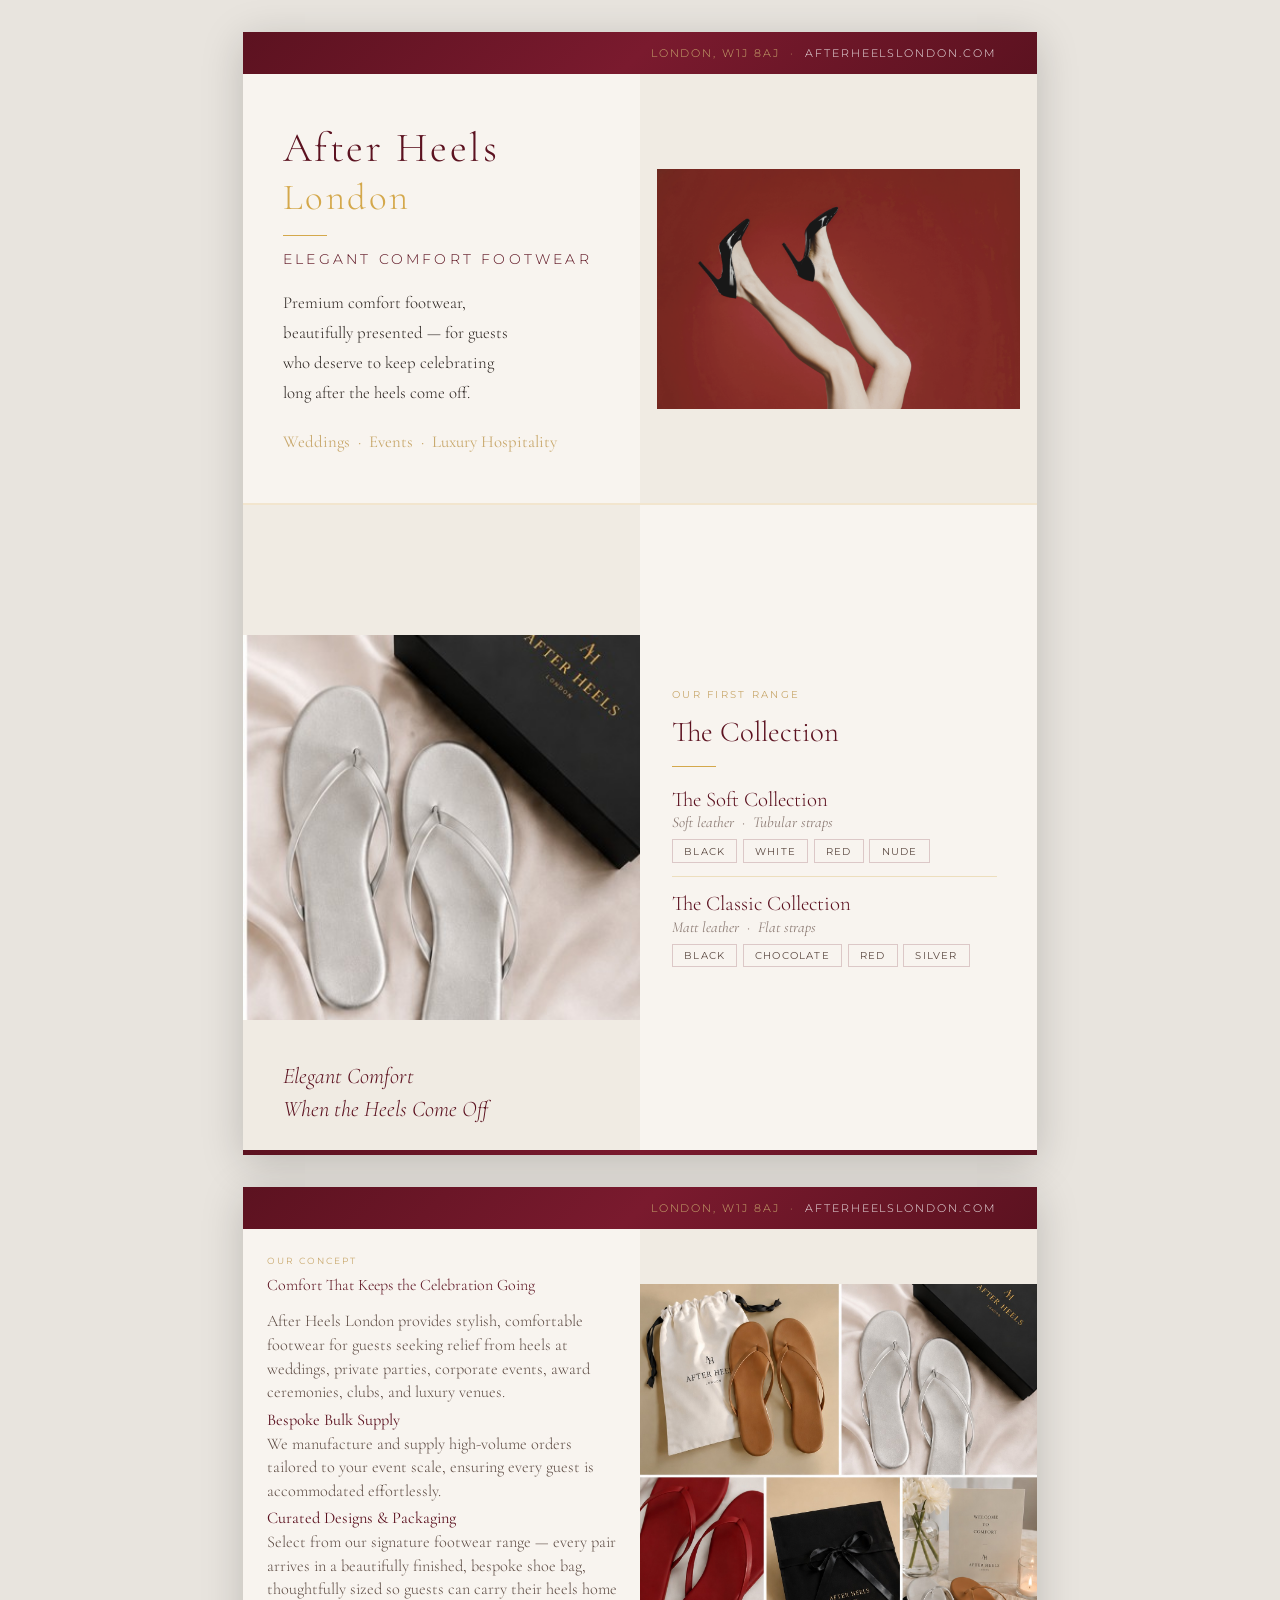
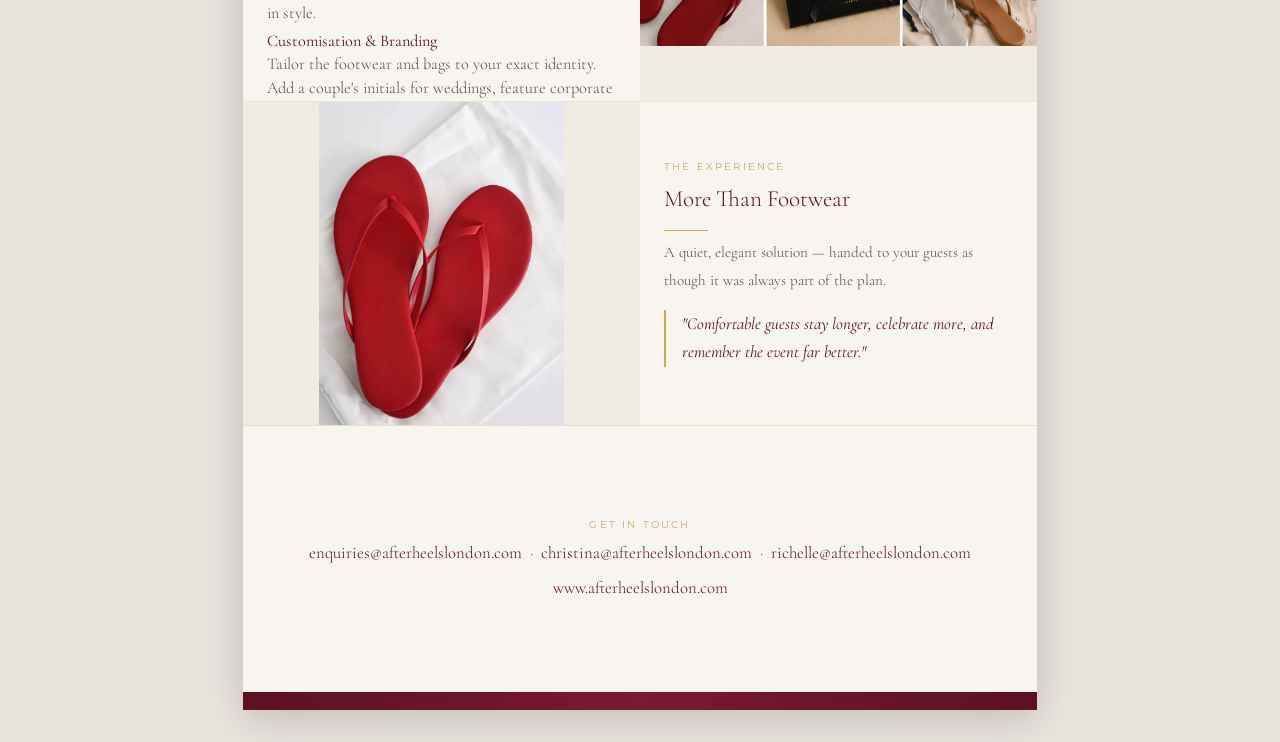
==== brochure.html @ 10018c9f "Concept section heading reduced to 1.0rem" ====
<!DOCTYPE html>
<html lang="en">
<head>
  <meta charset="UTF-8" />
  <meta name="viewport" content="width=794" />
  <title>After Heels London — Brochure</title>
  <link rel="preconnect" href="https://fonts.googleapis.com" />
  <link rel="preconnect" href="https://fonts.gstatic.com" crossorigin />
  <link href="https://fonts.googleapis.com/css2?family=Cormorant+Garamond:ital,wght@0,300;0,400;0,600;1,300;1,400&family=Montserrat:wght@300;400;500&display=swap" rel="stylesheet" />
  <style>
    :root {
      --burgundy: #6B1A2A;
      --burgundy-deep: #5C1220;
      --gold: #C9A96E;
      --gold-rule: #D4A84B;
      --ivory: #F8F4EF;
      --ivory-dark: #F0EBE3;
      --text-body: #2C2420;
      --text-mid: #5C4A42;
      --text-light: #8C7B74;
      --white: #FFFFFF;
      --font-serif: 'Cormorant Garamond', Georgia, serif;
      --font-sans: 'Montserrat', Arial, sans-serif;
    }

    * { box-sizing: border-box; margin: 0; padding: 0; }

    body {
      background: #E8E4DE;
      font-family: var(--font-serif);
      -webkit-print-color-adjust: exact;
      print-color-adjust: exact;
    }

    @media print {
      @page { size: 210mm 297mm; margin: 0; }
      html, body {
        width: 210mm;
        margin: 0;
        padding: 0;
        background: var(--ivory);
      }
      .page {
        page-break-before: always;
        break-before: page;
        page-break-after: always;
        break-after: page;
        box-shadow: none !important;
        margin: 0 !important;
        padding: 0 !important;
        width: 210mm !important;
        height: 297mm !important;
        max-height: 297mm !important;
        min-height: unset !important;
        overflow: hidden !important;
      }
      .page:first-child { page-break-before: avoid; break-before: avoid; }
      .page:last-child  { page-break-after:  avoid; break-after:  avoid; }
    }

    .page {
      width: 794px;
      height: 1123px;
      margin: 2rem auto;
      background: var(--ivory);
      display: flex;
      flex-direction: column;
      overflow: hidden;
      box-shadow: 0 8px 40px rgba(0,0,0,0.18);
    }

    /* ── SHARED ── */
    .banner {
      width: 100%;
      height: 42px;
      background: linear-gradient(135deg, #5C1220 0%, #7A1A2E 50%, #5C1220 100%);
      padding: 0 2.5rem;
      display: flex;
      align-items: center;
      justify-content: flex-end;
      flex-shrink: 0;
    }

    .banner-address {
      font-family: var(--font-sans);
      font-size: 0.68rem;
      font-weight: 300;
      letter-spacing: 0.18em;
      text-transform: uppercase;
    }

    .banner-address .addr { color: var(--gold); }
    .banner-address .site { color: rgba(255,255,255,0.9); }

    .gold-rule {
      display: block;
      width: 44px;
      height: 1px;
      background: var(--gold-rule);
    }

    .footer-strip {
      height: 18px;
      min-height: 18px;
      background: linear-gradient(90deg, #5C1220, #7A1A2E, #5C1220);
      flex-shrink: 0;
    }

    .section-label {
      font-family: var(--font-sans);
      font-size: 0.52rem;
      font-weight: 400;
      letter-spacing: 0.22em;
      text-transform: uppercase;
      color: var(--gold);
      margin-bottom: 0.4rem;
    }

    .section-heading {
      font-family: var(--font-serif);
      font-size: 1.25rem;
      font-weight: 300;
      color: var(--burgundy-deep);
      line-height: 1.2;
      margin-bottom: 0.5rem;
    }

    .section-body {
      font-family: var(--font-serif);
      font-size: 0.85rem;
      font-weight: 300;
      color: var(--text-mid);
      line-height: 1.8;
    }

    .section-body + .section-body { margin-top: 0.65rem; }

    /* ══════════════════════════════════
       PAGE 1 — COVER
    ══════════════════════════════════ */

    /* Top half: brand name left / logo right */
    .p1-top {
      display: grid;
      grid-template-columns: 1fr 1fr;
      height: 430px;
      flex-shrink: 0;
      border-bottom: 1px solid rgba(212,168,75,0.2);
      overflow: hidden;
    }

    .p1-top-left {
      display: flex;
      flex-direction: column;
      justify-content: center;
      padding: 2.5rem 2rem 2.5rem 2.5rem;
      gap: 0.9rem;
    }

    .p1-brand {
      font-family: var(--font-serif);
      font-size: 2.6rem;
      font-weight: 300;
      color: var(--burgundy-deep);
      letter-spacing: 0.06em;
      line-height: 1.15;
    }

    .p1-brand span { color: var(--gold-rule); font-size: 2.3rem; }

    .p1-tagline {
      font-family: var(--font-sans);
      font-weight: 300;
      letter-spacing: 0.2em;
      text-transform: uppercase;
      color: var(--text-body);
    }

    .p1-tagline-main {
      font-size: 0.9rem;
      display: block;
      margin-bottom: 0.3rem;
      color: var(--burgundy-deep);
    }

    .p1-tagline-sub {
      font-size: 1.05rem;
      display: block;
      color: var(--gold);
      margin-top: 0.5rem;
    }

    .p1-intro {
      font-family: var(--font-serif);
      font-size: 1.05rem;
      font-weight: 300;
      color: var(--text-body);
      line-height: 1.8;
      max-width: 240px;
    }

    .p1-top-right {
      background: var(--ivory-dark);
      display: flex;
      align-items: center;
      justify-content: center;
      padding: 1rem;
    }

    .p1-top-right img {
      width: 100%;
      max-height: 240px;
      object-fit: contain;
      object-position: center;
    }

    /* Bottom half: large product image */
    .p1-bottom {
      display: grid;
      grid-template-columns: 1fr 1fr;
      height: 646px;
      flex-shrink: 0;
      border-top: 1px solid rgba(212,168,75,0.2);
      overflow: hidden;
    }

    .p1-image {
      position: relative;
      overflow: hidden;
      background: var(--ivory-dark);
    }

    .p1-image img {
      width: 100%;
      height: 100%;
      object-fit: contain;
      object-position: center;
      display: block;
    }

    .p1-collection {
      display: flex;
      flex-direction: column;
      justify-content: center;
      padding: 2rem 2.5rem 2rem 2rem;
      gap: 0.5rem;
    }

    .p1-collection-grid {
      display: flex;
      flex-direction: column;
      margin-top: 0.75rem;
      gap: 0;
    }

    .p1-col-divider {
      height: 1px;
      background: rgba(212,168,75,0.3);
      margin: 0.85rem 0;
    }

    .p1-collection .section-label { font-size: 0.65rem; }
    .p1-collection .section-heading { font-size: 1.8rem; }
    .p1-collection .style-name { font-size: 1.3rem; }
    .p1-collection .style-finish { font-size: 0.95rem; }
    .p1-collection .style-colours span { font-size: 0.62rem; padding: 0.3rem 0.7rem; }

    .p1-image-caption {
      position: absolute;
      bottom: 1.5rem;
      left: 2.5rem;
      font-family: var(--font-serif);
      font-size: 1.4rem;
      font-weight: 300;
      font-style: italic;
      color: var(--burgundy-deep);
      line-height: 1.5;
    }

    /* ══════════════════════════════════
       PAGE 2 — DETAIL
    ══════════════════════════════════ */

    /* Concept section: text left / packaging image right */
    .p2-concept {
      display: grid;
      grid-template-columns: 1fr 1fr;
      height: 473px;
      flex-shrink: 0;
      border-bottom: 1px solid rgba(212,168,75,0.2);
      overflow: hidden;
    }

    .p2-concept-left {
      display: flex;
      flex-direction: column;
      justify-content: flex-start;
      padding: 1.6rem 1.2rem 1rem 1.5rem;
      gap: 0.25rem;
      overflow: hidden;
    }

    .p2-concept-left .section-label { font-size: 0.58rem; }
    .p2-concept-left .section-heading { font-size: 1.0rem; margin-bottom: 0.15rem; }
    .p2-concept-left .gold-rule { margin: 0.15rem 0; }
    .p2-concept-left .section-body { font-size: 1.02rem; line-height: 1.45; margin: 0; }
    .p2-concept-left .section-body strong { font-size: 1.02rem; }

    .p2-concept-right {
      background: var(--ivory-dark);
    }

    .p2-concept-right img {
      width: 100%;
      height: 100%;
      object-fit: contain;
      object-position: center;
      display: block;
    }

    /* Collection section: spans full width, two style columns */
    .p2-collection {
      background: var(--ivory-dark);
      padding: 1.5rem 2.5rem;
      border-bottom: 1px solid rgba(212,168,75,0.2);
      flex-shrink: 0;
    }

    .p2-collection-grid {
      display: flex;
      flex-direction: column;
      margin-top: 0.75rem;
      gap: 0;
    }

    .p2-col-divider {
      height: 1px;
      background: rgba(212,168,75,0.3);
      margin: 0.75rem 0;
    }

    .style-name {
      font-family: var(--font-serif);
      font-size: 1.05rem;
      font-weight: 300;
      color: var(--burgundy-deep);
      margin-bottom: 0.1rem;
    }

    .style-finish {
      font-family: var(--font-serif);
      font-size: 0.8rem;
      font-style: italic;
      color: var(--text-light);
      margin-bottom: 0.5rem;
    }

    .style-colours {
      display: flex;
      gap: 0.35rem;
      flex-wrap: wrap;
    }

    .style-colours span {
      font-family: var(--font-sans);
      font-size: 0.48rem;
      font-weight: 400;
      letter-spacing: 0.12em;
      text-transform: uppercase;
      padding: 0.2rem 0.55rem;
      border: 1px solid rgba(107,26,42,0.2);
      color: var(--text-mid);
    }

    /* Experience section: image left / quote right */
    .p2-experience {
      display: grid;
      grid-template-columns: 1fr 1fr;
      height: 323px;
      flex-shrink: 0;
      overflow: hidden;
    }

    .p2-exp-left {
      background: var(--ivory-dark);
      overflow: hidden;
      display: flex;
      align-items: center;
      justify-content: center;
      padding: 1.5rem;
    }

    .p2-exp-left img {
      width: 70%;
      height: auto;
      object-fit: contain;
      object-position: center;
      display: block;
    }

    .p2-exp-right {
      display: flex;
      flex-direction: column;
      justify-content: center;
      padding: 1.25rem 2rem 1.25rem 1.5rem;
      gap: 0.5rem;
      overflow: hidden;
    }

    .p2-exp-right .section-label { font-size: 0.62rem; }
    .p2-exp-right .section-heading { font-size: 1.45rem; }
    .p2-exp-right .section-body { font-size: 0.95rem; }

    .pullquote {
      font-family: var(--font-serif);
      font-size: 1.05rem;
      font-style: italic;
      color: var(--burgundy-deep);
      line-height: 1.7;
      border-left: 2px solid var(--gold-rule);
      padding-left: 1rem;
      margin-top: 0.5rem;
    }

    /* Contact footer */
    .p2-footer {
      height: 267px;
      padding: 1.5rem 2.5rem 1.25rem;
      text-align: center;
      border-top: 1px solid rgba(212,168,75,0.3);
      flex-shrink: 0;
      display: flex;
      flex-direction: column;
      align-items: center;
      justify-content: center;
      overflow: hidden;
    }

    .footer-label {
      font-family: var(--font-sans);
      font-size: 0.62rem;
      font-weight: 400;
      letter-spacing: 0.22em;
      text-transform: uppercase;
      color: var(--gold);
      margin-bottom: 0.4rem;
    }

    .footer-details {
      font-family: var(--font-serif);
      font-size: 1.05rem;
      font-weight: 300;
      color: var(--text-mid);
      line-height: 1.9;
    }

    .footer-emails {
      display: block;
      margin-bottom: 0.2rem;
    }

    .footer-website {
      display: block;
    }

    .footer-details a {
      color: var(--burgundy-deep);
      text-decoration: none;
    }
  </style>
</head>
<body>

  <!-- ══════════════════════════════════
       PAGE 1 — COVER
  ══════════════════════════════════ -->
  <div class="page">

    <header class="banner">
      <span class="banner-address"><span class="addr">London, W1J 8AJ</span> <span class="addr">&nbsp;·&nbsp;</span> <span class="site">afterheelslondon.com</span></span>
    </header>

    <!-- Brand name left / logo right -->
    <div class="p1-top">
      <div class="p1-top-left">
        <h1 class="p1-brand">After Heels<br /><span>London</span></h1>
        <span class="gold-rule"></span>
        <p class="p1-tagline">
          <span class="p1-tagline-main">Elegant Comfort Footwear</span>
        </p>
        <p class="p1-intro">Premium comfort footwear, beautifully presented — for guests who deserve to keep celebrating long after the heels come off.</p>
        <p class="p1-tagline-sub">Weddings &nbsp;·&nbsp; Events &nbsp;·&nbsp; Luxury Hospitality</p>
      </div>
      <div class="p1-top-right">
        <img src="main-logo.png" alt="After Heels London" />
      </div>
    </div>

    <!-- Product image left / Collection text right -->
    <div class="p1-bottom">
      <div class="p1-image">
        <img src="product shot 2.jpeg" alt="After Heels London sandals" />
        <p class="p1-image-caption">Elegant Comfort<br />When the Heels Come Off</p>
      </div>
      <div class="p1-collection">
        <p class="section-label">Our First Range</p>
        <h2 class="section-heading">The Collection</h2>
        <span class="gold-rule"></span>
        <div class="p1-collection-grid">
          <div>
            <p class="style-name">The Soft Collection</p>
            <p class="style-finish">Soft leather &nbsp;·&nbsp; Tubular straps</p>
            <div class="style-colours">
              <span>Black</span><span>White</span><span>Red</span><span>Nude</span>
            </div>
          </div>
          <div class="p1-col-divider"></div>
          <div>
            <p class="style-name">The Classic Collection</p>
            <p class="style-finish">Matt leather &nbsp;·&nbsp; Flat straps</p>
            <div class="style-colours">
              <span>Black</span><span>Chocolate</span><span>Red</span><span>Silver</span>
            </div>
          </div>
        </div>
      </div>
    </div>

    <div class="footer-strip"></div>

  </div>

  <!-- ══════════════════════════════════
       PAGE 2 — DETAIL
  ══════════════════════════════════ -->
  <div class="page">

    <header class="banner">
      <span class="banner-address"><span class="addr">London, W1J 8AJ</span> <span class="addr">&nbsp;·&nbsp;</span> <span class="site">afterheelslondon.com</span></span>
    </header>

    <!-- Concept: text left / packaging image right -->
    <div class="p2-concept">
      <div class="p2-concept-left">
        <p class="section-label">Our Concept</p>
        <h2 class="section-heading">Comfort That Keeps the Celebration Going</h2>
        <span class="gold-rule"></span>
        <p class="section-body">After Heels London provides stylish, comfortable footwear for guests seeking relief from heels at weddings, private parties, corporate events, award ceremonies, clubs, and luxury venues.</p>
        <p class="section-body"><strong style="font-weight:400;color:var(--burgundy-deep)">Bespoke Bulk Supply</strong><br />We manufacture and supply high-volume orders tailored to your event scale, ensuring every guest is accommodated effortlessly.</p>
        <p class="section-body"><strong style="font-weight:400;color:var(--burgundy-deep)">Curated Designs &amp; Packaging</strong><br />Select from our signature footwear range — every pair arrives in a beautifully finished, bespoke shoe bag, thoughtfully sized so guests can carry their heels home in style.</p>
        <p class="section-body"><strong style="font-weight:400;color:var(--burgundy-deep)">Customisation &amp; Branding</strong><br />Tailor the footwear and bags to your exact identity. Add a couple's initials for weddings, feature corporate logos for brand awareness, or opt for our classic, unbranded aesthetic.</p>
        <p class="section-body"><strong style="font-weight:400;color:var(--burgundy-deep)">Gifting &amp; Event Extras</strong><br />Designed to double as luxurious guest keepsakes — ideal for VIP favours, award show gift bags, and high-profile activations.</p>
      </div>
      <div class="p2-concept-right">
        <img src="packaging.jpg" alt="After Heels London packaging" />
      </div>
    </div>

    <!-- Experience: crimson image left / quote right -->
    <div class="p2-experience">
      <div class="p2-exp-left">
        <img src="Crimson.jpeg" alt="Crimson collection" />
      </div>
      <div class="p2-exp-right">
        <p class="section-label">The Experience</p>
        <h2 class="section-heading">More Than Footwear</h2>
        <span class="gold-rule"></span>
        <p class="section-body">A quiet, elegant solution — handed to your guests as though it was always part of the plan.</p>
        <div class="pullquote">
          "Comfortable guests stay longer, celebrate more, and remember the event far better."
        </div>
      </div>
    </div>

    <!-- Contact footer -->
    <div class="p2-footer">
      <p class="footer-label">Get in Touch</p>
      <div class="footer-details">
        <span class="footer-emails">
          <a href="mailto:enquiries@afterheelslondon.com">enquiries@afterheelslondon.com</a>
          &nbsp;·&nbsp;
          <a href="mailto:christina@afterheelslondon.com">christina@afterheelslondon.com</a>
          &nbsp;·&nbsp;
          <a href="mailto:richelle@afterheelslondon.com">richelle@afterheelslondon.com</a>
        </span>
        <span class="footer-website">
          <a href="https://www.afterheelslondon.com">www.afterheelslondon.com</a>
        </span>
      </div>
    </div>

    <div class="footer-strip"></div>

  </div>

</body>
</html>
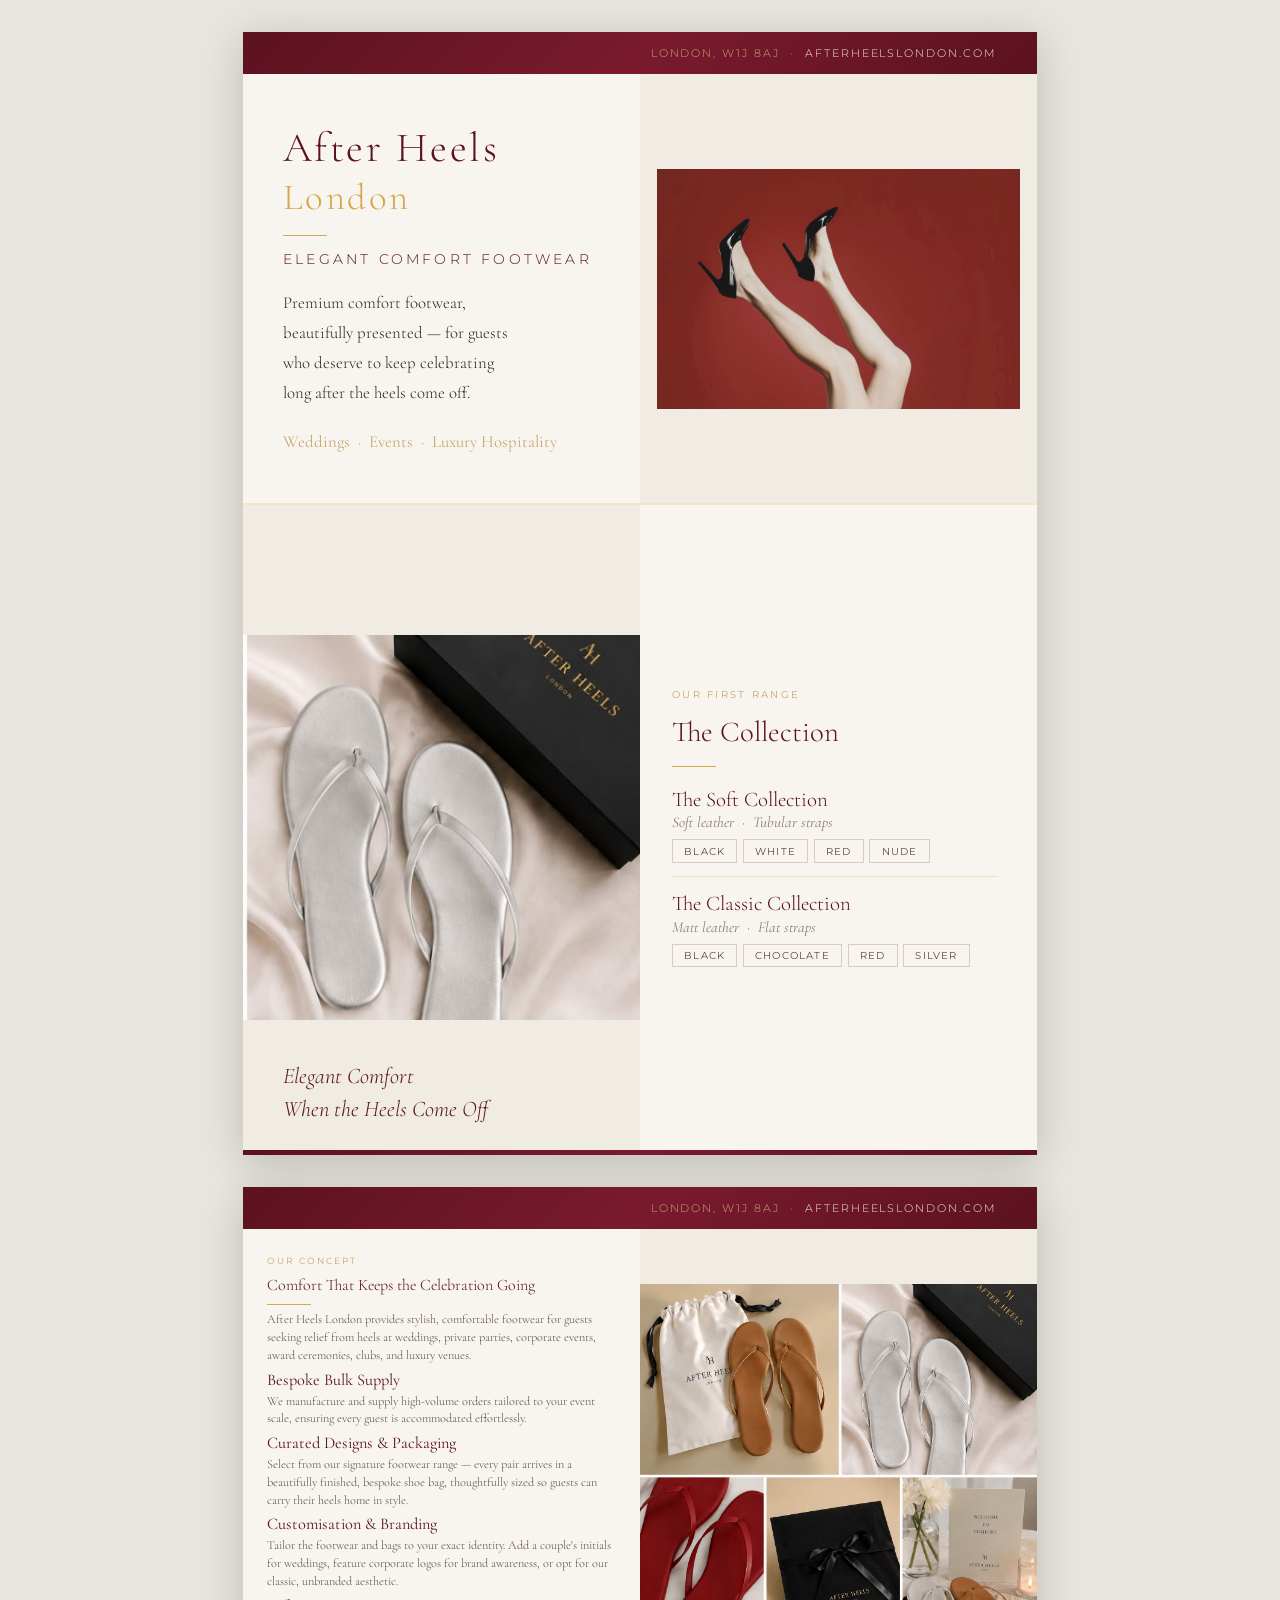
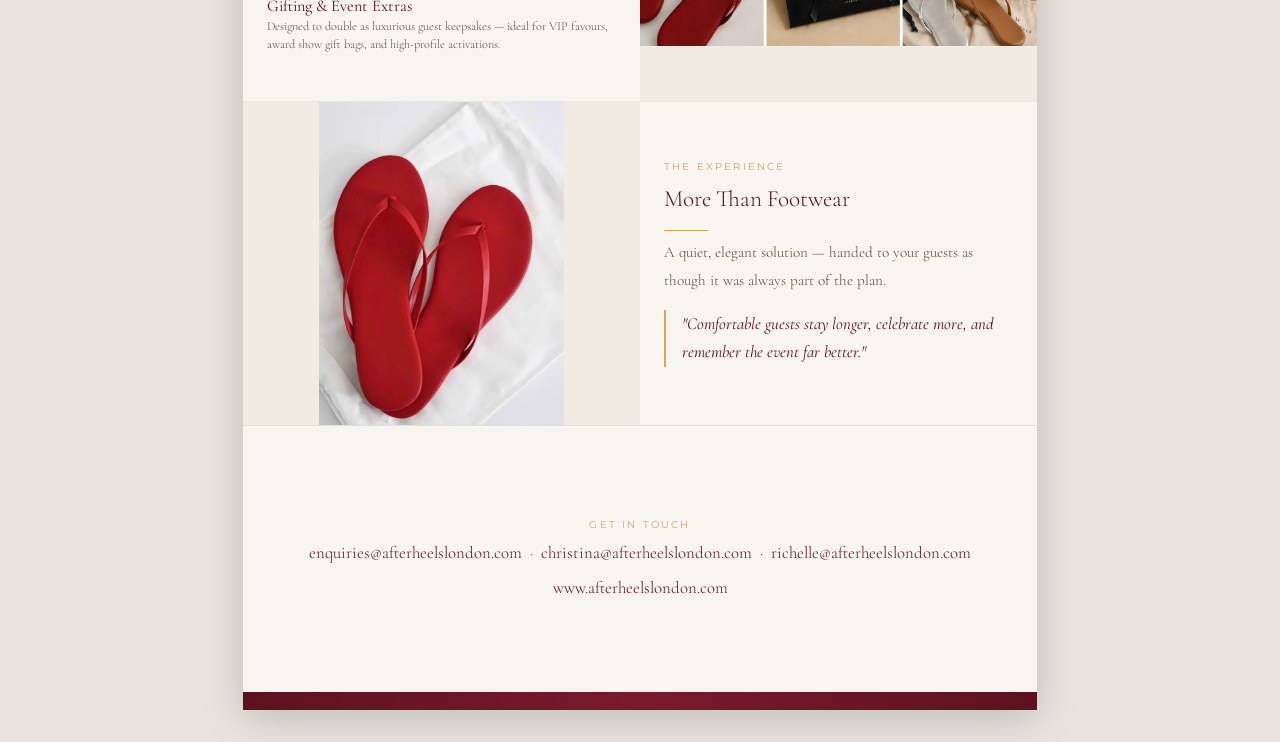
==== commit 3ac9e070: "Concept body text reduced to 0.77rem to prevent overflow" ====
--- a/brochure.html
+++ b/brochure.html
@@ -303,7 +303,7 @@
     .p2-concept-left .section-label { font-size: 0.58rem; }
     .p2-concept-left .section-heading { font-size: 1.0rem; margin-bottom: 0.15rem; }
     .p2-concept-left .gold-rule { margin: 0.15rem 0; }
-    .p2-concept-left .section-body { font-size: 1.02rem; line-height: 1.45; margin: 0; }
+    .p2-concept-left .section-body { font-size: 0.77rem; line-height: 1.45; margin: 0; }
     .p2-concept-left .section-body strong { font-size: 1.02rem; }
 
     .p2-concept-right {
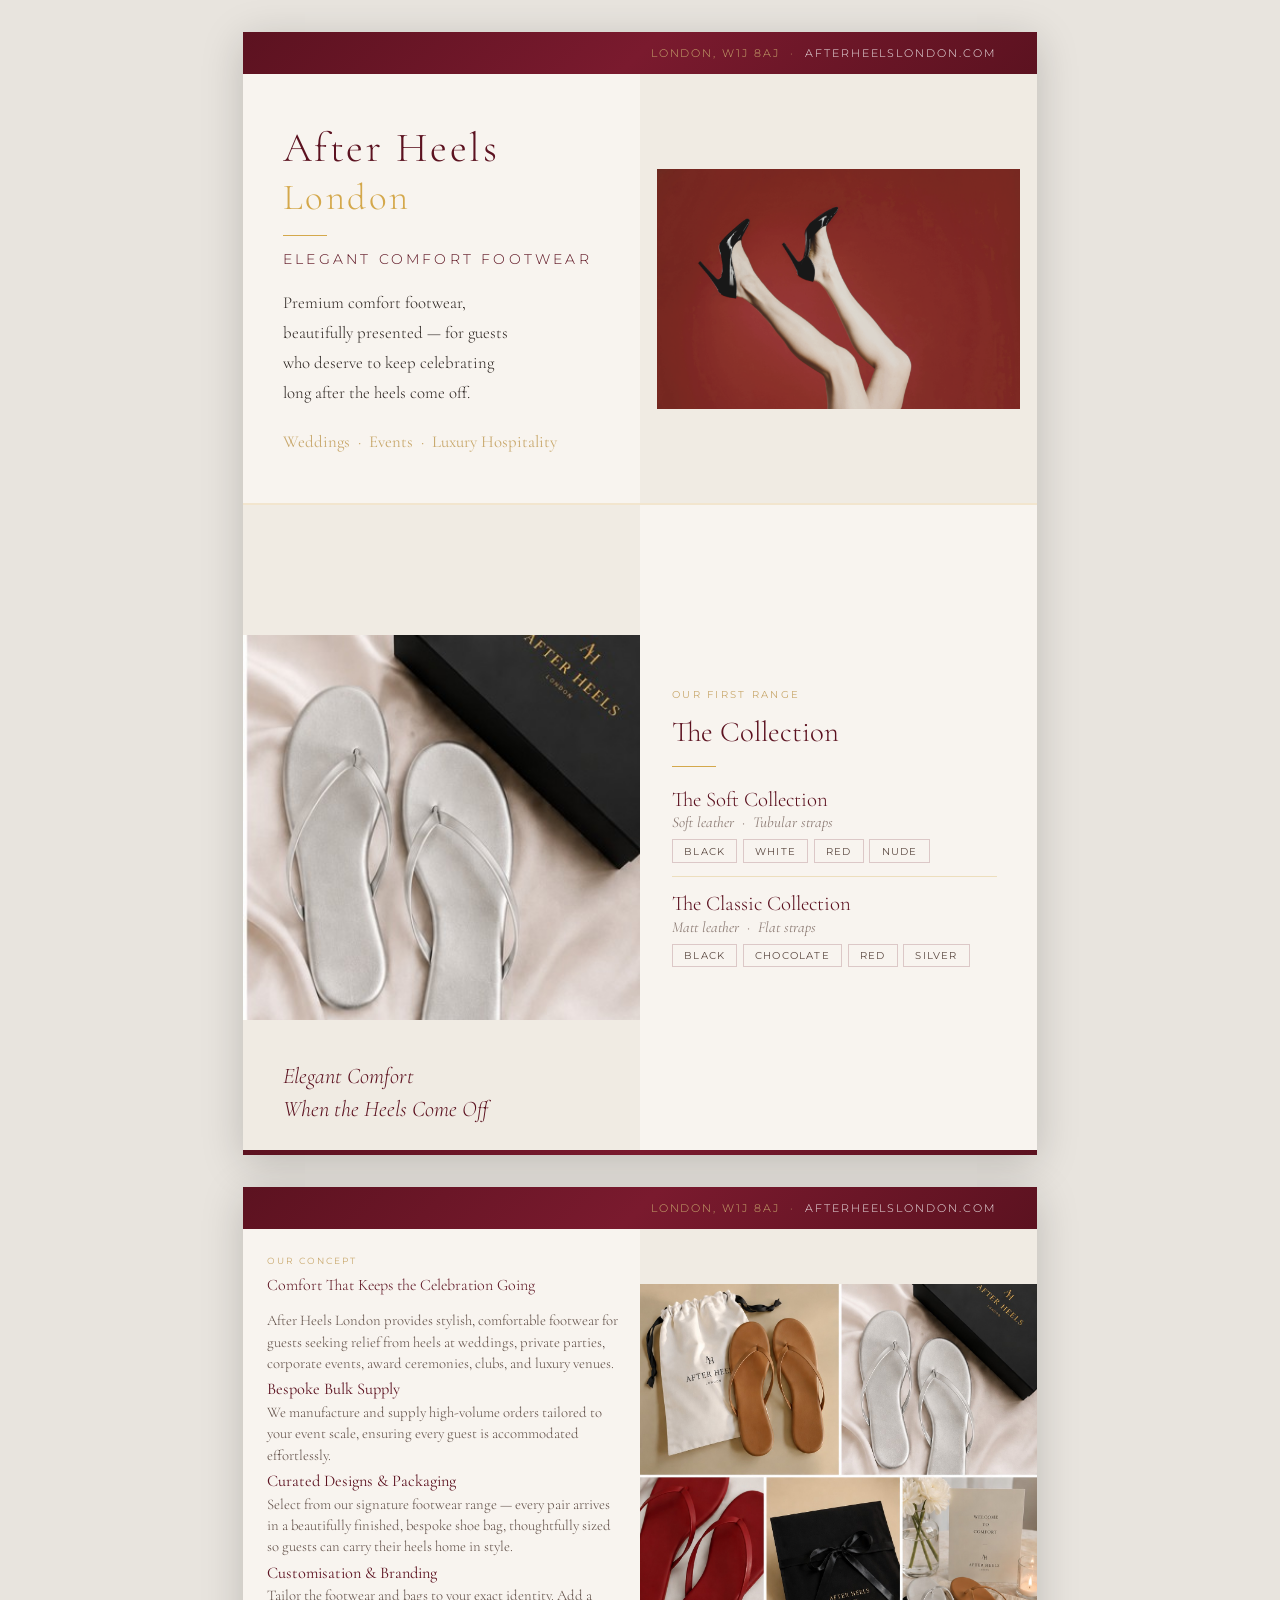
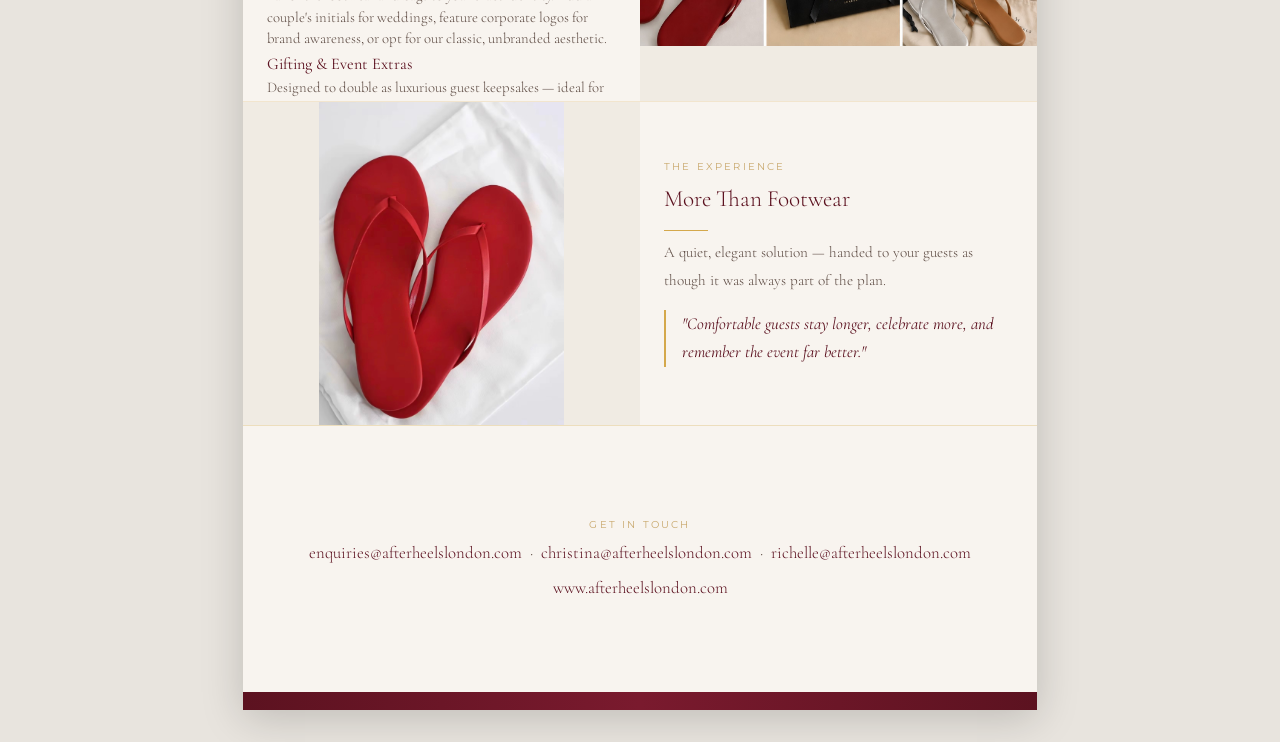
==== commit 4b77835b: "Concept body text up to 0.92rem" ====
--- a/brochure.html
+++ b/brochure.html
@@ -303,7 +303,7 @@
     .p2-concept-left .section-label { font-size: 0.58rem; }
     .p2-concept-left .section-heading { font-size: 1.0rem; margin-bottom: 0.15rem; }
     .p2-concept-left .gold-rule { margin: 0.15rem 0; }
-    .p2-concept-left .section-body { font-size: 0.77rem; line-height: 1.45; margin: 0; }
+    .p2-concept-left .section-body { font-size: 0.92rem; line-height: 1.45; margin: 0; }
     .p2-concept-left .section-body strong { font-size: 1.02rem; }
 
     .p2-concept-right {
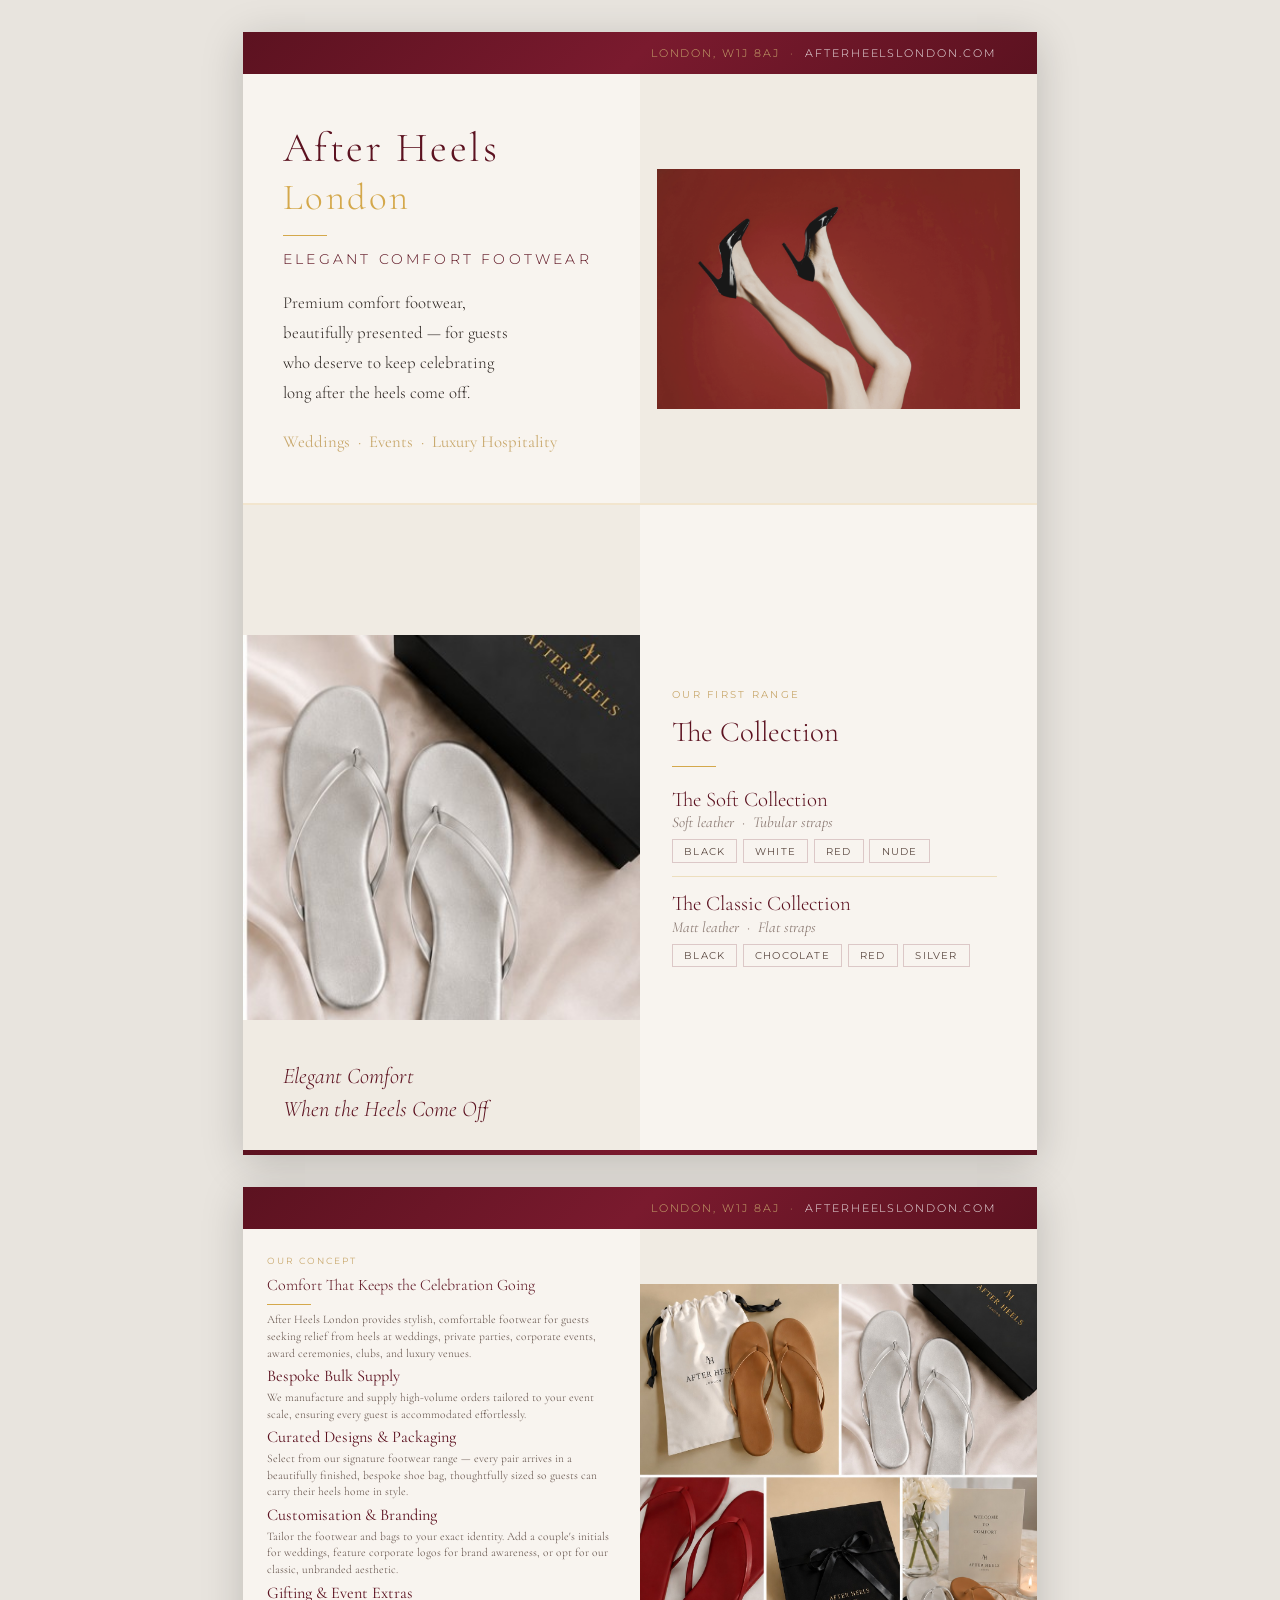
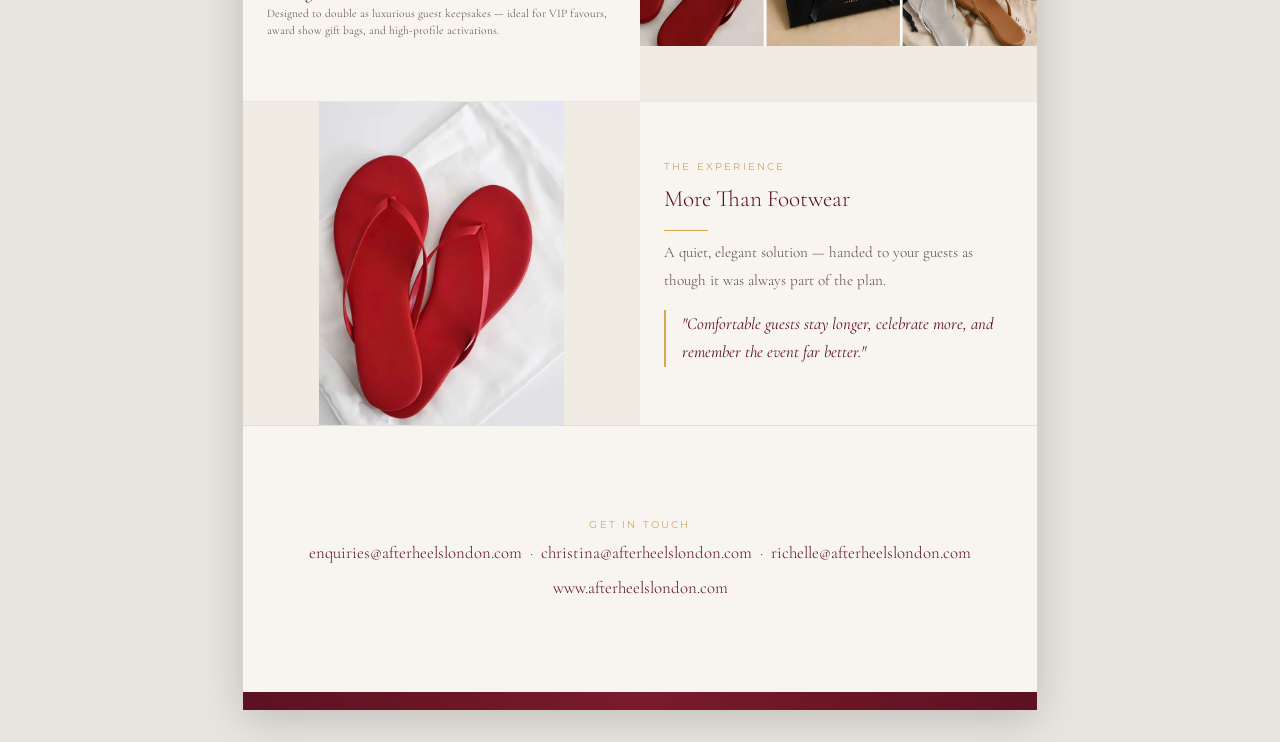
==== commit 00993130: "Concept body text down to 0.72rem" ====
--- a/brochure.html
+++ b/brochure.html
@@ -303,7 +303,7 @@
     .p2-concept-left .section-label { font-size: 0.58rem; }
     .p2-concept-left .section-heading { font-size: 1.0rem; margin-bottom: 0.15rem; }
     .p2-concept-left .gold-rule { margin: 0.15rem 0; }
-    .p2-concept-left .section-body { font-size: 0.92rem; line-height: 1.45; margin: 0; }
+    .p2-concept-left .section-body { font-size: 0.72rem; line-height: 1.45; margin: 0; }
     .p2-concept-left .section-body strong { font-size: 1.02rem; }
 
     .p2-concept-right {
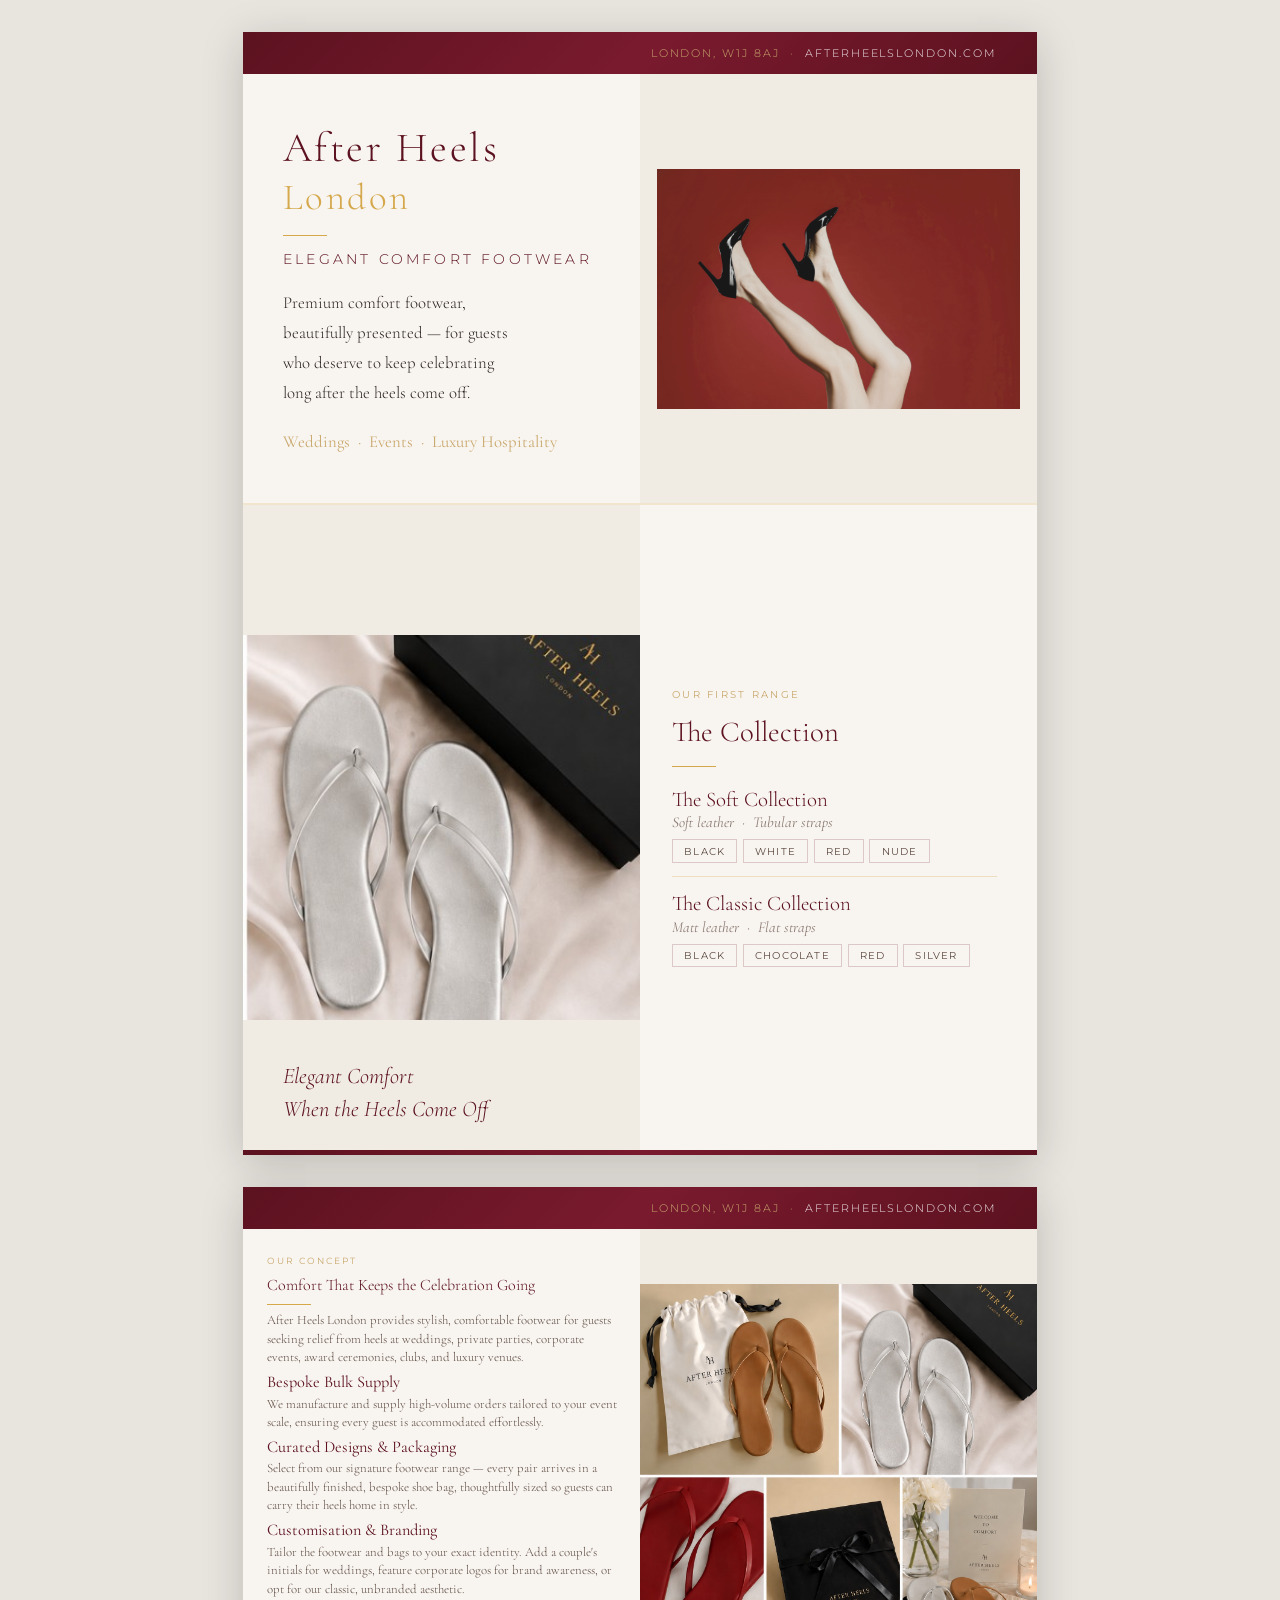
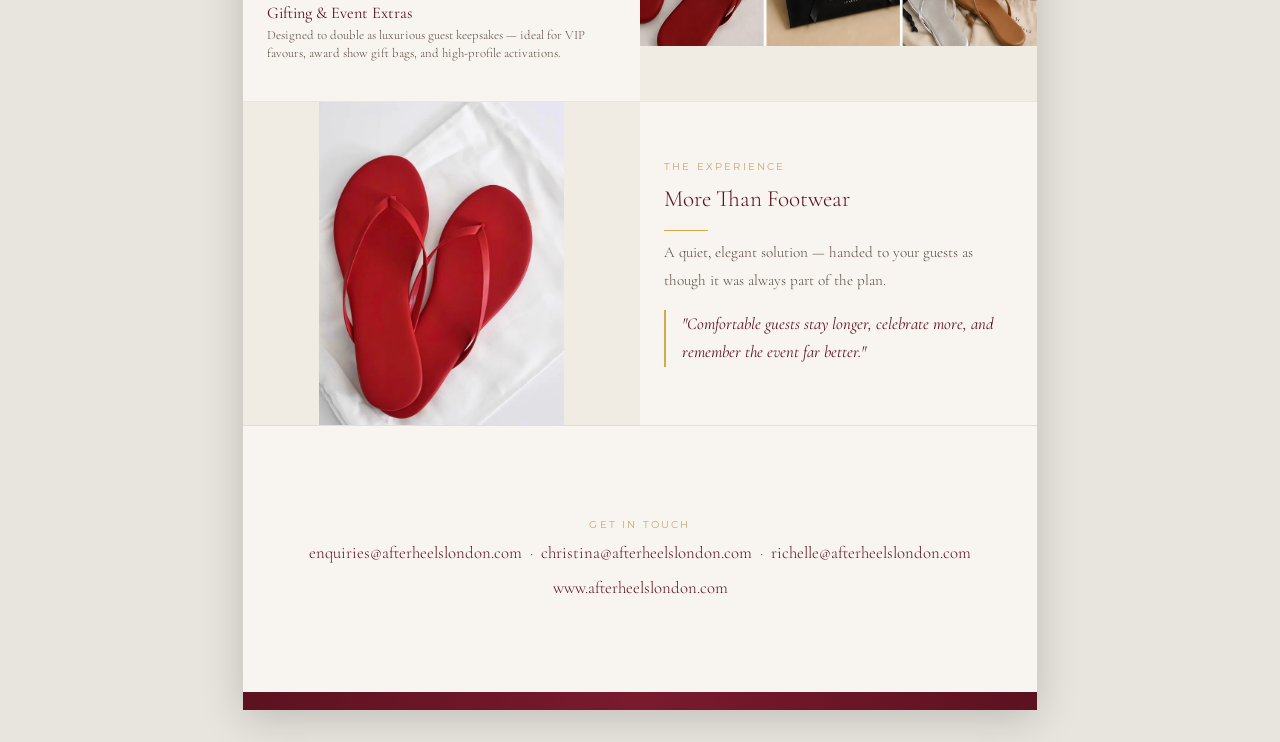
==== commit b327e3b6: "Concept body text up to 0.80rem" ====
--- a/brochure.html
+++ b/brochure.html
@@ -303,7 +303,7 @@
     .p2-concept-left .section-label { font-size: 0.58rem; }
     .p2-concept-left .section-heading { font-size: 1.0rem; margin-bottom: 0.15rem; }
     .p2-concept-left .gold-rule { margin: 0.15rem 0; }
-    .p2-concept-left .section-body { font-size: 0.72rem; line-height: 1.45; margin: 0; }
+    .p2-concept-left .section-body { font-size: 0.80rem; line-height: 1.45; margin: 0; }
     .p2-concept-left .section-body strong { font-size: 1.02rem; }
 
     .p2-concept-right {
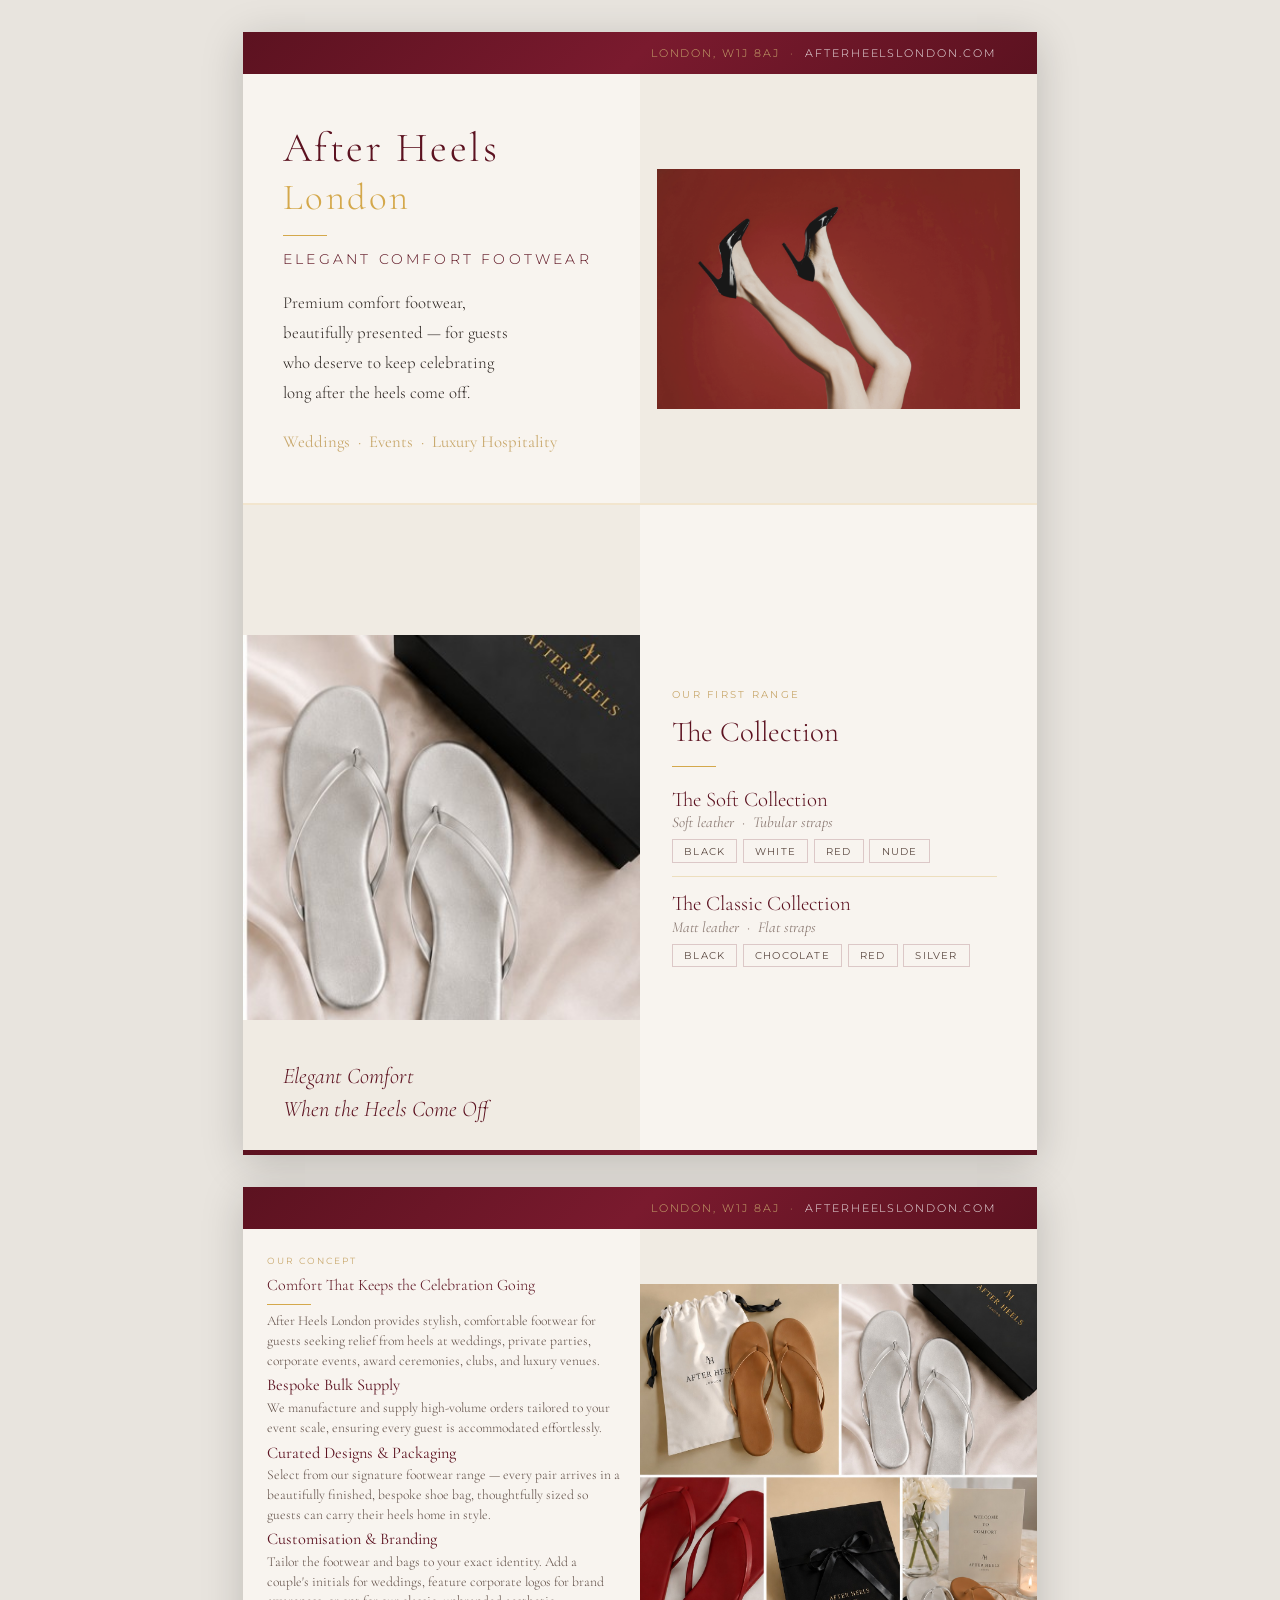
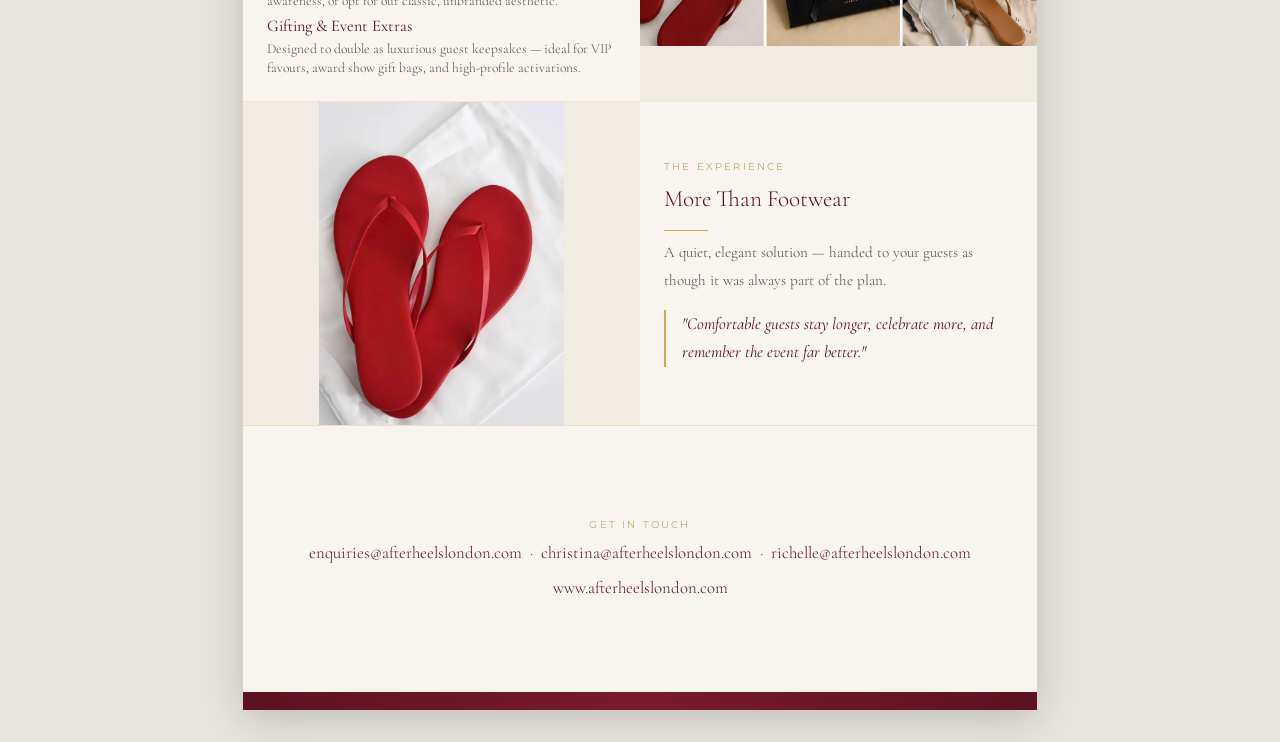
==== commit 036818e9: "Concept body text up to 0.85rem" ====
--- a/brochure.html
+++ b/brochure.html
@@ -303,7 +303,7 @@
     .p2-concept-left .section-label { font-size: 0.58rem; }
     .p2-concept-left .section-heading { font-size: 1.0rem; margin-bottom: 0.15rem; }
     .p2-concept-left .gold-rule { margin: 0.15rem 0; }
-    .p2-concept-left .section-body { font-size: 0.80rem; line-height: 1.45; margin: 0; }
+    .p2-concept-left .section-body { font-size: 0.85rem; line-height: 1.45; margin: 0; }
     .p2-concept-left .section-body strong { font-size: 1.02rem; }
 
     .p2-concept-right {
